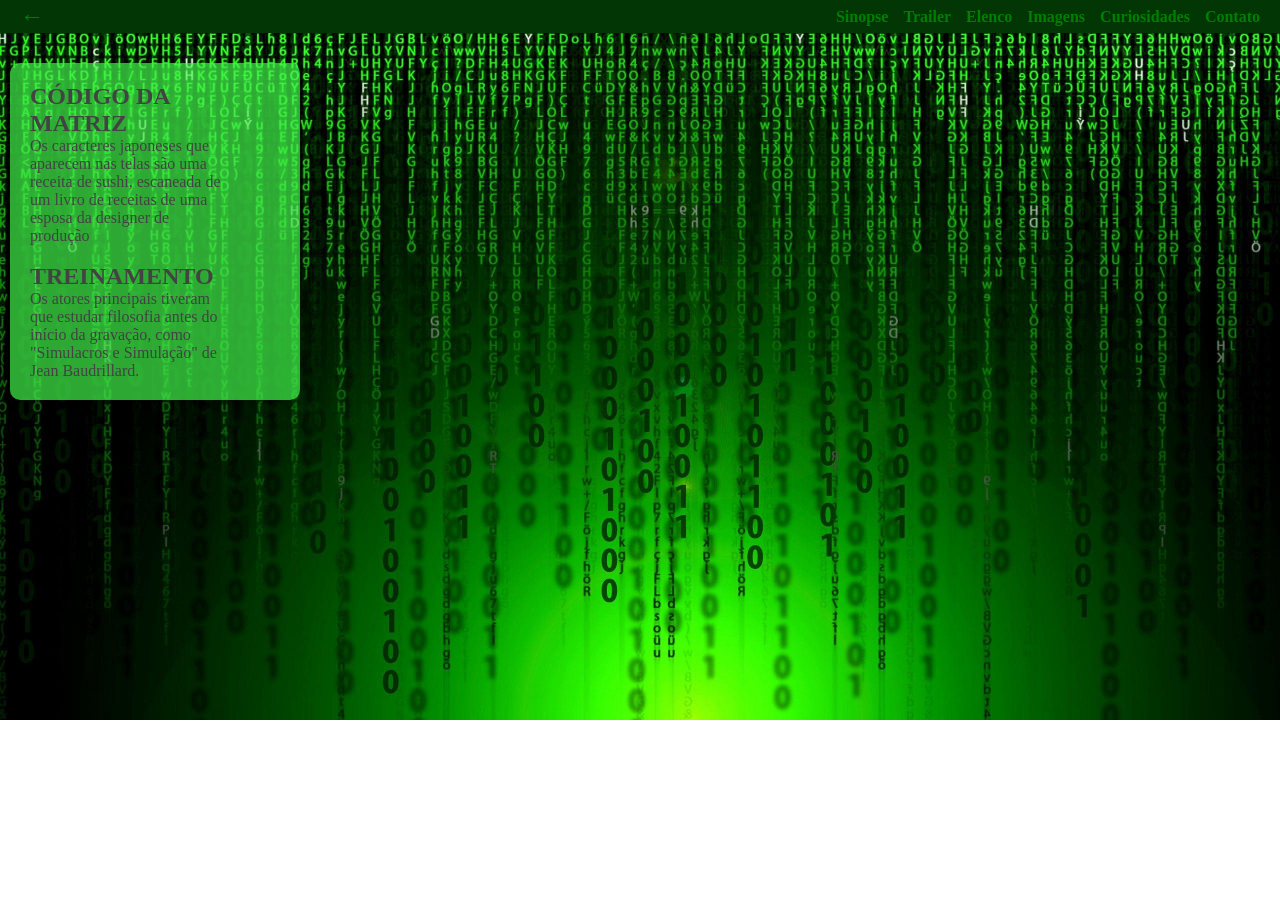
==== filme/curiosidades.html @ ce1b0e3b "first commit" ====
<!DOCTYPE html>
<html lang="en">

<head>
    <meta charset="UTF-8">
    <meta name="viewport" content="width=device-width, initial-scale=1.0">
    <link rel="stylesheet" href="curiosidades.css">
    <title>Curiosidades</title>
</head>

<body>
        <nav>
        <h1><a href="filme.html">←</a></h1>
        <ul>
            <li><a href="#sinopse">Sinopse</a></li>
            <li><a href="#trailer">Trailer</a></li>
            <li><a href="elenco.html">Elenco</a></li>
            <li><a href="imagens.html">Imagens</a></li>
            <li><a href="curiosidades.html">Curiosidades</a></li>
            <li><a href="contato.html">Contato</a></li>
        </ul>
    </nav>
    <div class="curiosidades">
        <div class="curiosidade">
            <h2>CÓDIGO DA MATRIZ</h2>
            <p>Os caracteres japoneses que aparecem nas telas são uma receita de sushi, escaneada de um livro de
                receitas de uma esposa da designer de produção</p>
        </div>
        <br>
        <div class="curiosidade">
            <h2>TREINAMENTO</h2>
            <p>Os atores principais tiveram que estudar filosofia antes do início da gravação, como "Simulacros e
                Simulação" de Jean Baudrillard.</p>
        </div>
    </div>

</body>

</html>
---- filme/curiosidades.css ----
* {
    margin: 0;
    padding: 0;
}
.curiosidades {
    margin-top: 30px;
    margin-left: 10px;
    color: rgb(67, 67, 67);
    background-color: #42f64bae;
    border-radius: 10px;
    padding: 20px;
    width: 250px;
    box-shadow: 0 4px 10px rgba(0,0,0,0.1);
    transition: transform 0.2s;
}
.curiosidade{
    width: 200px;;
}
body {
    background-image: url(image.png);
    background-repeat: no-repeat;
    background-size:cover;
}
nav h1 {
    color: green;
}
nav {
    display: flex;
    justify-content: space-between;
    align-items: center;
    background-color: #023705;
    padding: 3px 20px;
}
nav a {
    list-style: none;
    text-decoration: none;
    color: green;
    font-weight: bold;
    transition: all ease 0.3s;
}
nav ul{
    list-style: none;
    text-decoration: none;
    display:flex;
    gap: 15px;
}
nav a:hover {
    cursor: pointer;
    color: chartreuse;
}
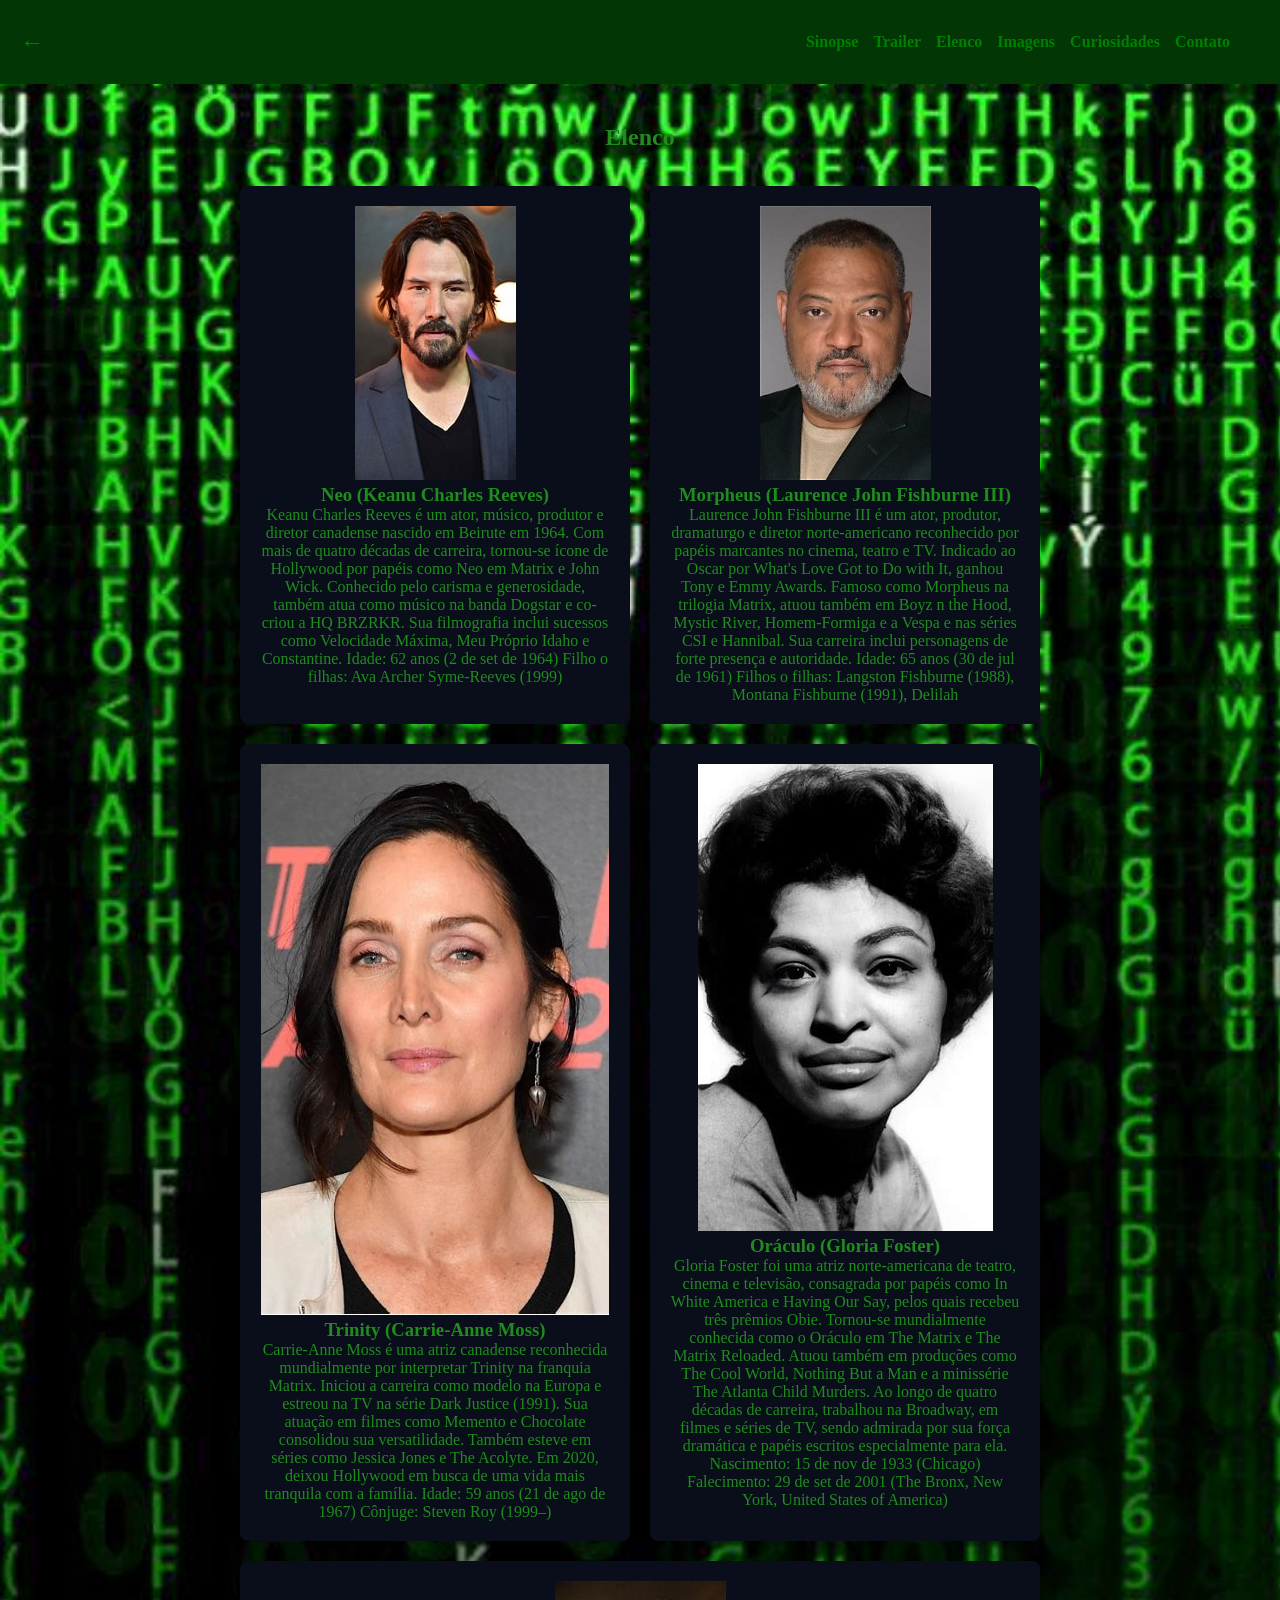
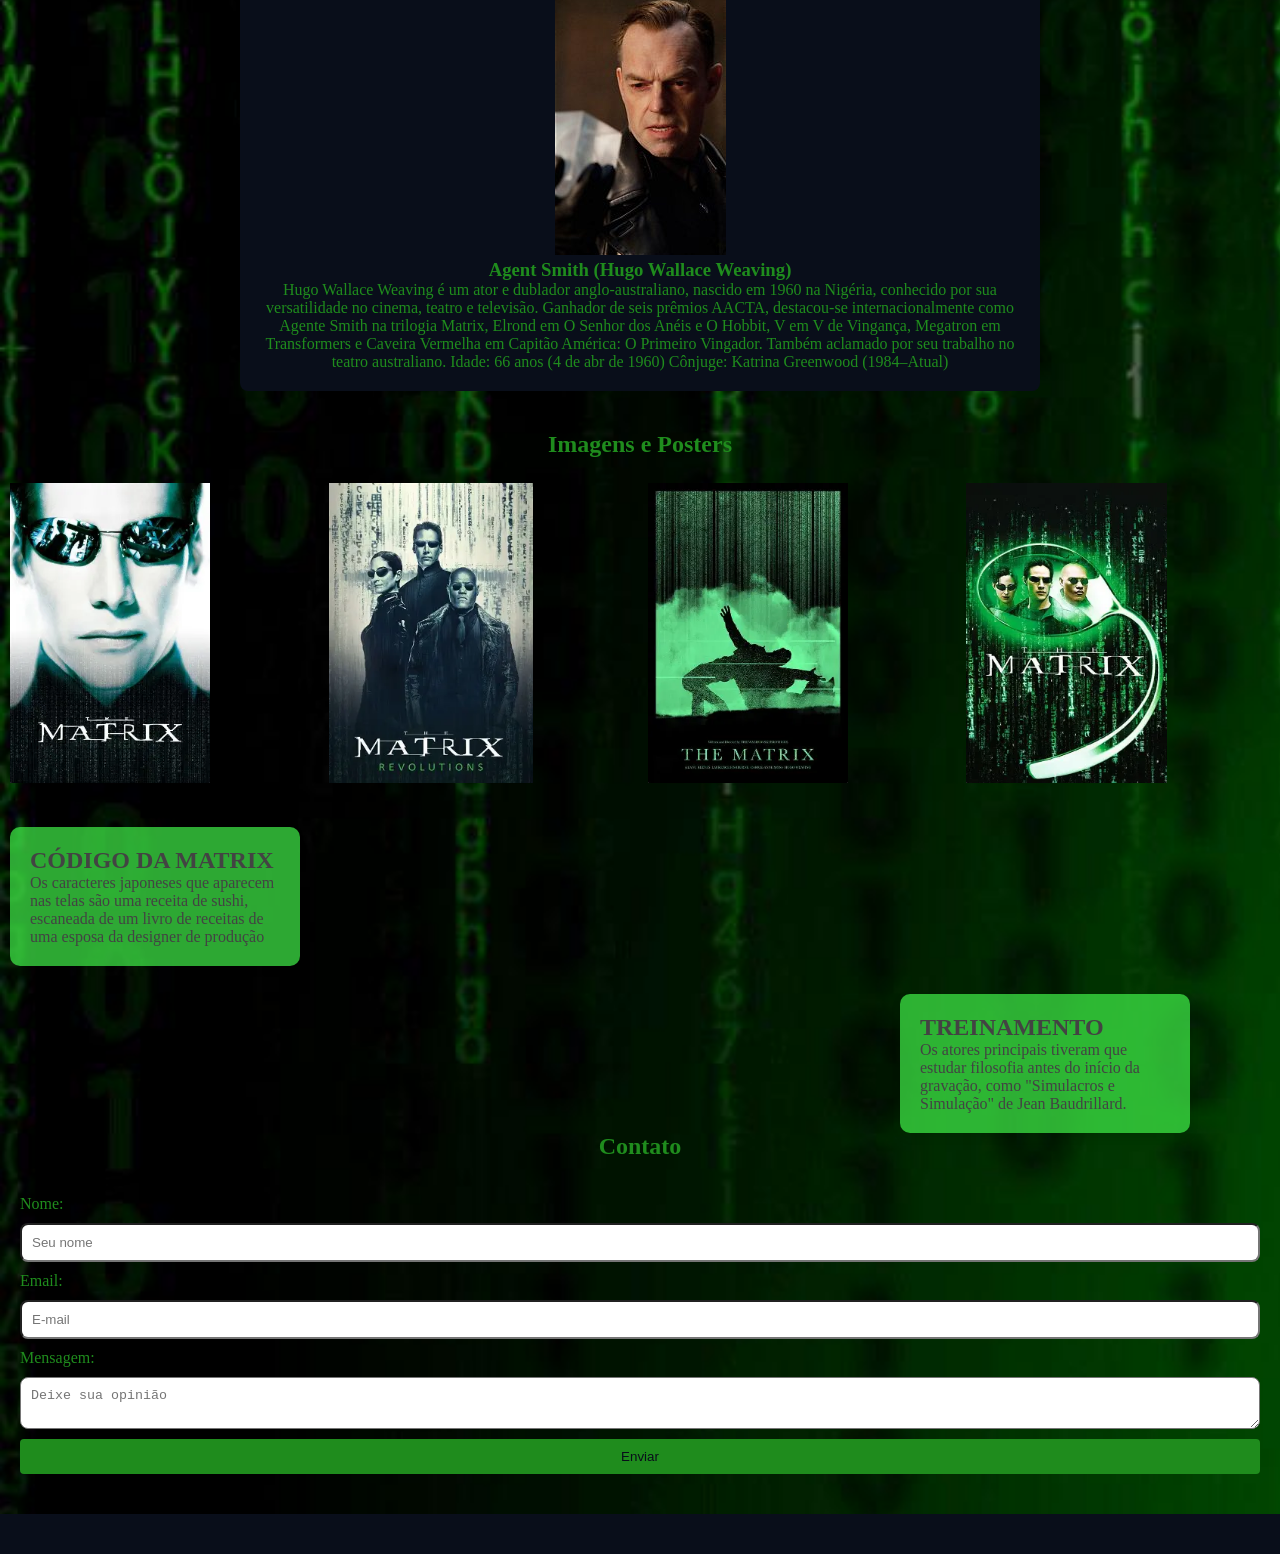
==== commit 99cb127a: "up" ====
--- a/filme/curiosidades.html
+++ b/filme/curiosidades.html
@@ -12,28 +12,92 @@
         <nav>
         <h1><a href="filme.html">←</a></h1>
         <ul>
-            <li><a href="#sinopse">Sinopse</a></li>
-            <li><a href="#trailer">Trailer</a></li>
-            <li><a href="elenco.html">Elenco</a></li>
-            <li><a href="imagens.html">Imagens</a></li>
-            <li><a href="curiosidades.html">Curiosidades</a></li>
-            <li><a href="contato.html">Contato</a></li>
+            <li><a href="filme.html">Sinopse</a></li>
+            <li><a href="filme.html">Trailer</a></li>
+            <li><a href="#elenco">Elenco</a></li>
+            <li><a href="#imagens">Imagens</a></li>
+            <li><a href="#curiosidades">Curiosidades</a></li>
+            <li><a href="#contato">Contato</a></li>
         </ul>
     </nav>
-    <div class="curiosidades">
-        <div class="curiosidade">
-            <h2>CÓDIGO DA MATRIZ</h2>
+    </section>
+    <section class="cards">
+    <h2 id="elenco"><i class="fa-solid fa-face-grin-stars"></i>Elenco</h2>
+    <card>
+        <img src="neo.jpg">
+        <h3>Neo (Keanu Charles Reeves)</h3>
+        <p>Keanu Charles Reeves é um ator, músico, produtor e diretor canadense nascido em Beirute em 1964. Com mais de quatro décadas de carreira, tornou-se ícone de Hollywood por papéis como Neo em Matrix e John Wick. Conhecido pelo carisma e generosidade, também atua como músico na banda Dogstar e co-criou a HQ BRZRKR. Sua filmografia inclui sucessos como Velocidade Máxima, Meu Próprio Idaho e Constantine.
+
+Idade: 62 anos (2 de set de 1964)
+Filho o filhas: Ava Archer Syme-Reeves (1999)</p>
+    </card>
+    <card>
+        <img src="morpheus.jpg">
+        <h3>Morpheus (Laurence John Fishburne III)</h3>
+        <p>Laurence John Fishburne III é um ator, produtor, dramaturgo e diretor norte-americano reconhecido por papéis marcantes no cinema, teatro e TV. Indicado ao Oscar por What's Love Got to Do with It, ganhou Tony e Emmy Awards. Famoso como Morpheus na trilogia Matrix, atuou também em Boyz n the Hood, Mystic River, Homem-Formiga e a Vespa e nas séries CSI e Hannibal. Sua carreira inclui personagens de forte presença e autoridade.
+
+Idade: 65 anos (30 de jul de 1961)
+Filhos o filhas: Langston Fishburne (1988), Montana Fishburne (1991), Delilah</p></card>
+    <card>
+        <img src="trinity.jpg"">
+        <h3>Trinity (Carrie-Anne Moss)</h3>
+        <p>Carrie-Anne Moss é uma atriz canadense reconhecida mundialmente por interpretar Trinity na franquia Matrix. Iniciou a carreira como modelo na Europa e estreou na TV na série Dark Justice (1991). Sua atuação em filmes como Memento e Chocolate consolidou sua versatilidade. Também esteve em séries como Jessica Jones e The Acolyte. Em 2020, deixou Hollywood em busca de uma vida mais tranquila com a família.
+
+Idade: 59 anos (21 de ago de 1967)
+Cônjuge: Steven Roy (1999–)</p> </card>
+    <card>
+        <img src="oraculo.jpg">
+        <h3>Oráculo (Gloria Foster)</h3>
+        <p>Gloria Foster foi uma atriz norte-americana de teatro, cinema e televisão, consagrada por papéis como In White America e Having Our Say, pelos quais recebeu três prêmios Obie. Tornou-se mundialmente conhecida como o Oráculo em The Matrix e The Matrix Reloaded. Atuou também em produções como The Cool World, Nothing But a Man e a minissérie The Atlanta Child Murders. Ao longo de quatro décadas de carreira, trabalhou na Broadway, em filmes e séries de TV, sendo admirada por sua força dramática e papéis escritos especialmente para ela.
+
+Nascimento: 15 de nov de 1933 (Chicago)
+Falecimento: 29 de set de 2001 (The Bronx, New York, United States of America)</p> </card>
+    <card id="bob">
+        <img src="smith.jpg">
+        <h3>Agent Smith (Hugo Wallace Weaving)</h3>
+        <p>Hugo Wallace Weaving é um ator e dublador anglo-australiano, nascido em 1960 na Nigéria, conhecido por sua versatilidade no cinema, teatro e televisão. Ganhador de seis prêmios AACTA, destacou-se internacionalmente como Agente Smith na trilogia Matrix, Elrond em O Senhor dos Anéis e O Hobbit, V em V de Vingança, Megatron em Transformers e Caveira Vermelha em Capitão América: O Primeiro Vingador. Também aclamado por seu trabalho no teatro australiano.
+
+Idade: 66 anos (4 de abr de 1960)
+Cônjuge: Katrina Greenwood (1984–Atual)</p></card>
+    </section>
+    <div class="imagens">
+    <section class="container">
+        <h2 id="imagens" style="color: #1f8c1d;"><i class="fa-solid fa-image"></i> Imagens e Posters</h2>
+        <div class="galeria_imagens">
+            <div class="galeria_item"><img src="poster.webp" alt="Poster" height="300px" width="auto"></div>
+            <div class="galeria_item"><img src="poster1.webp" alt="Poster" height="300px" width="auto"></div>
+            <div class="galeria_item"><img src="poster2.webp" alt="Poster" height="300px" width="auto"></div>
+            <div class="galeria_item"><img src="poster3.webp" alt="Poster" height="300px" width="auto"></div>
+        </div>
+        </div>
+    </section>
+        <i class="fa-brands fa-square-instagram"></i>
+        <i class="fa-brands fa-square-whatsapp"></i>
+        <i class="fa-brands fa-telegram"></i>
+            <div class="curiosidades">
+            <h2>CÓDIGO DA MATRIX</h2>
             <p>Os caracteres japoneses que aparecem nas telas são uma receita de sushi, escaneada de um livro de
                 receitas de uma esposa da designer de produção</p>
-        </div>
+    </div>
         <br>
-        <div class="curiosidade">
+        <div class="curiosidade1" style="margin-left: 900px;">
             <h2>TREINAMENTO</h2>
             <p>Os atores principais tiveram que estudar filosofia antes do início da gravação, como "Simulacros e
                 Simulação" de Jean Baudrillard.</p>
         </div>
-    </div>
-
+            <section class="container">
+    <h2 id="contato" style="color: #1f8c1d;"><i class="fa-solid fa-phone"></i> Contato</h2>
+    <form method="post" action="enviar.php">
+        <label for="nome" style="color: #1f8c1d;">Nome:</label>
+        <input type="text" id="nome" name="nome" placeholder="Seu nome" required>
+        <label for="email" style="color: #1f8c1d;">Email:</label>
+        <input type="email" id="email" name="email" placeholder="E-mail" required>
+        <label for="mensagem" style="color: #1f8c1d;">Mensagem:</label>
+        <textarea id="mensagem" name="mensagem" placeholder="Deixe sua opinião" required></textarea>
+        <button type="submit">Enviar</button>
+    </form>
+    </section>
+    <footer>
+    </footer>
 </body>
-
 </html>
--- a/filme/curiosidades.css
+++ b/filme/curiosidades.css
@@ -10,11 +10,17 @@
     border-radius: 10px;
     padding: 20px;
     width: 250px;
+}
+.curiosidade1{
+    margin-top: 10px;
+    margin-left: 10px;
+    color: rgb(67, 67, 67);
+    background-color: #42f64bae;
+    border-radius: 10px;
+    padding: 20px;
+    width: 250px;
     box-shadow: 0 4px 10px rgba(0,0,0,0.1);
     transition: transform 0.2s;
-}
-.curiosidade{
-    width: 200px;;
 }
 body {
     background-image: url(image.png);
@@ -48,3 +54,133 @@
     cursor: pointer;
     color: chartreuse;
 }
+.header h1{
+    font-size: 2em;
+    margin-bottom: 15px;
+}
+.header li{
+    display: inline;
+    margin: 0 10px;
+}
+.header li a{
+    color: #1f8c1d;
+    text-decoration: none;
+    transition: color 0.3s ease;
+}
+.header li a:hover{
+    color: #1f8c1d;
+}
+.container h2{
+    text-align: center;
+    margin-top: 0;
+    margin-bottom: 15px;
+    width: 100%;
+}
+.container p{
+    text-align: center;
+    line-height: 1.6;
+    padding: 10px;
+}
+#trailer-p{
+    text-align: center;
+}
+#trailer-p a{
+    color: #1f8c1d;
+}
+.espaco{
+    margin-left: 5px;
+}
+.cards{
+    max-width: 800px;
+    margin: 20px auto;
+    padding: 20px;
+    color: #1f8c1d;
+    display: flex;
+    flex-direction: row;
+    flex-wrap: wrap;
+    gap: 20px;
+    justify-content: center;
+}
+.cards h2{
+    text-align: center;
+    margin-top: 0;
+    margin-bottom: 15px;
+    width: 100%;
+}
+.cards card{
+    flex: 1 1 300px;
+    background-color: #090E1A;
+    color: #1f8c1d;
+    padding: 20px;
+    border-radius: 8px;
+    text-align: center;
+    width: 400px;
+    transition: ease 0.3s;
+}
+#bob{
+    width: 400px;
+}
+.cards card:hover{
+    size: 1.05;
+    transform: scale(1.05);
+    background-color: #1f8c1d;
+    color: #090E1A;
+}
+.galeria_imagens {
+    display: grid;
+    grid-template-columns: repeat(auto-fit, minmax(250px, 1fr));
+    gap: 15px;
+    padding: 10px;
+}
+.galeria_item {
+  overflow: hidden;
+  transition: transform 0.3s ease;
+}
+.galeria_item:hover {
+  transform: scale(1.05);
+}
+.gallery-item img {
+  width: 100%;
+  height: 250px;
+  object-fit: cover;
+  display: block;
+}
+ ul {
+  padding: 30px;
+ }
+ form {
+  display: flex;
+  flex-direction: column;
+  gap: 10px;
+  padding: 20px;
+  border-radius: 8px;
+ }
+ form button {
+  background-color: #1f8c1d;
+  color: #090E1A;
+  border: none;
+  padding: 10px;
+  border-radius: 4px;
+  cursor: pointer;
+  transition: background-color 0.3s ease;
+  transition: scale 0.3s ease;
+ }
+ form button:hover {
+    background-color: #1f8c1d;
+    scale: 1.05;
+}
+footer {
+    background-color: #090E1A;
+    color: #1f8c1d;
+    text-align: center;
+    padding: 20px;
+    margin-top: 20px;
+}
+input{
+    padding:10px;
+    border-radius: 8px;
+}
+textarea{
+    padding:10px;
+    border-radius: 8px;
+}
